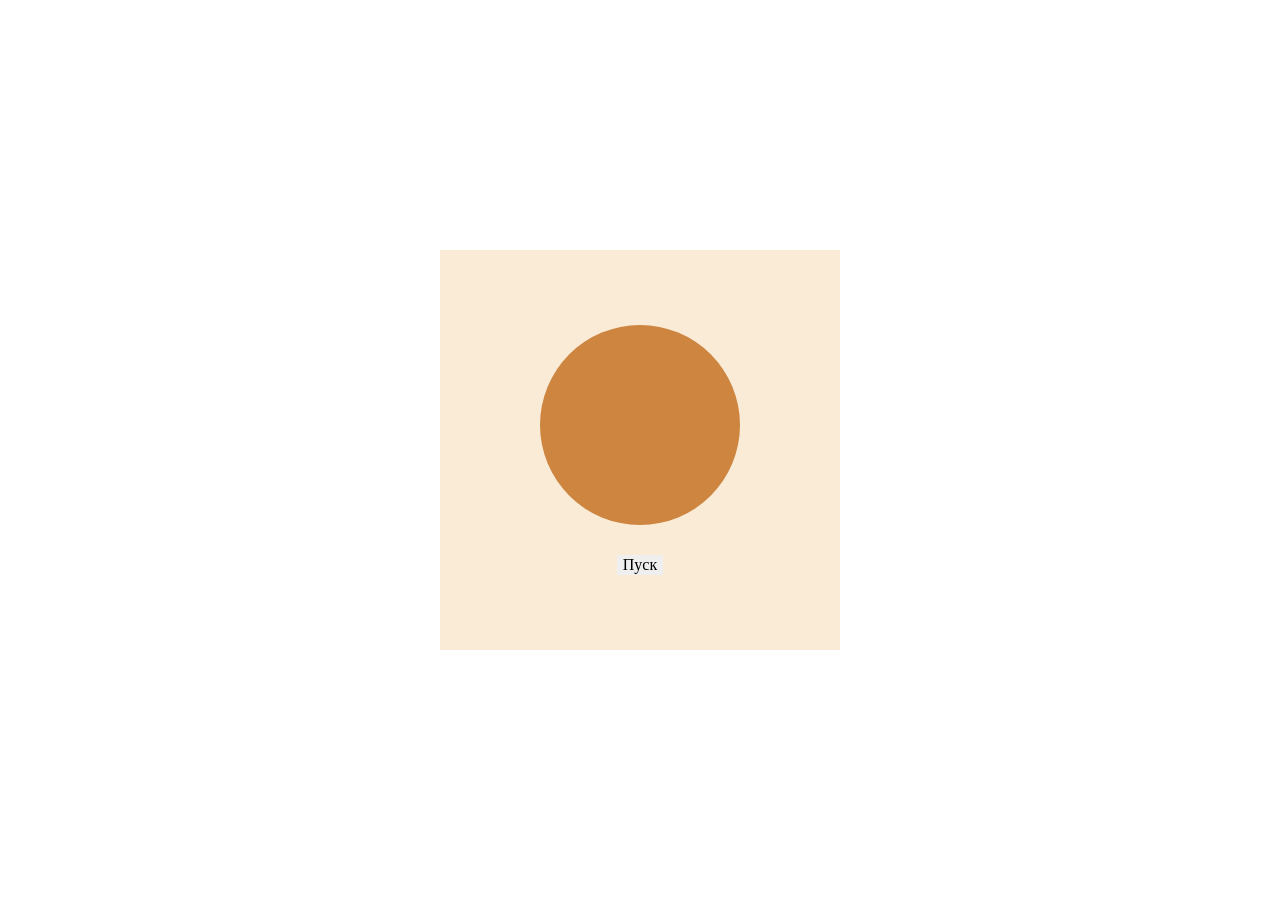
==== solutions/stopwatch/index.html @ 23c1c2ab "stopwatch model v1" ====
<!DOCTYPE html>
<html lang="en">
<head>
    <meta charset="UTF-8">
    <meta http-equiv="X-UA-Compatible" content="IE=edge">
    <meta name="viewport" content="width=device-width, initial-scale=1.0">
    <title>Секундомер</title>
    <link rel="stylesheet" href="css/normalize.css">
    <link rel="stylesheet" href="css/style.css">
    <script src="main.js" defer></script>
</head>
<body>
    <div class="stopwatch">
        <div class="stopwatch__clock" id="stopwatch__clock"></div>
        <div class="stopwatch__time-text" id="stopwatch__time-text"></div>
        <button class="stopwatch__btn" id="stopwatch__btn">Пуск</button>
    </div>
</body>
</html>
---- solutions/stopwatch/css/style.css ----
body {
    height: 100vh;
    display: flex;
    justify-content: center;
    align-items: center;
}

.stopwatch {
    display: flex;
    flex-direction: column;
    justify-content: center;
    align-items: center;
    width: 400px;
    height: 400px;
    background-color: antiquewhite;
}

.stopwatch__clock {
    width: 200px;
    height: 200px;
    background-color: peru;
    border-radius: 50%;
    margin-bottom: 15px;
}

.stopwatch__time-text {
    font-size: 40px;
    margin-bottom: 15px;
}
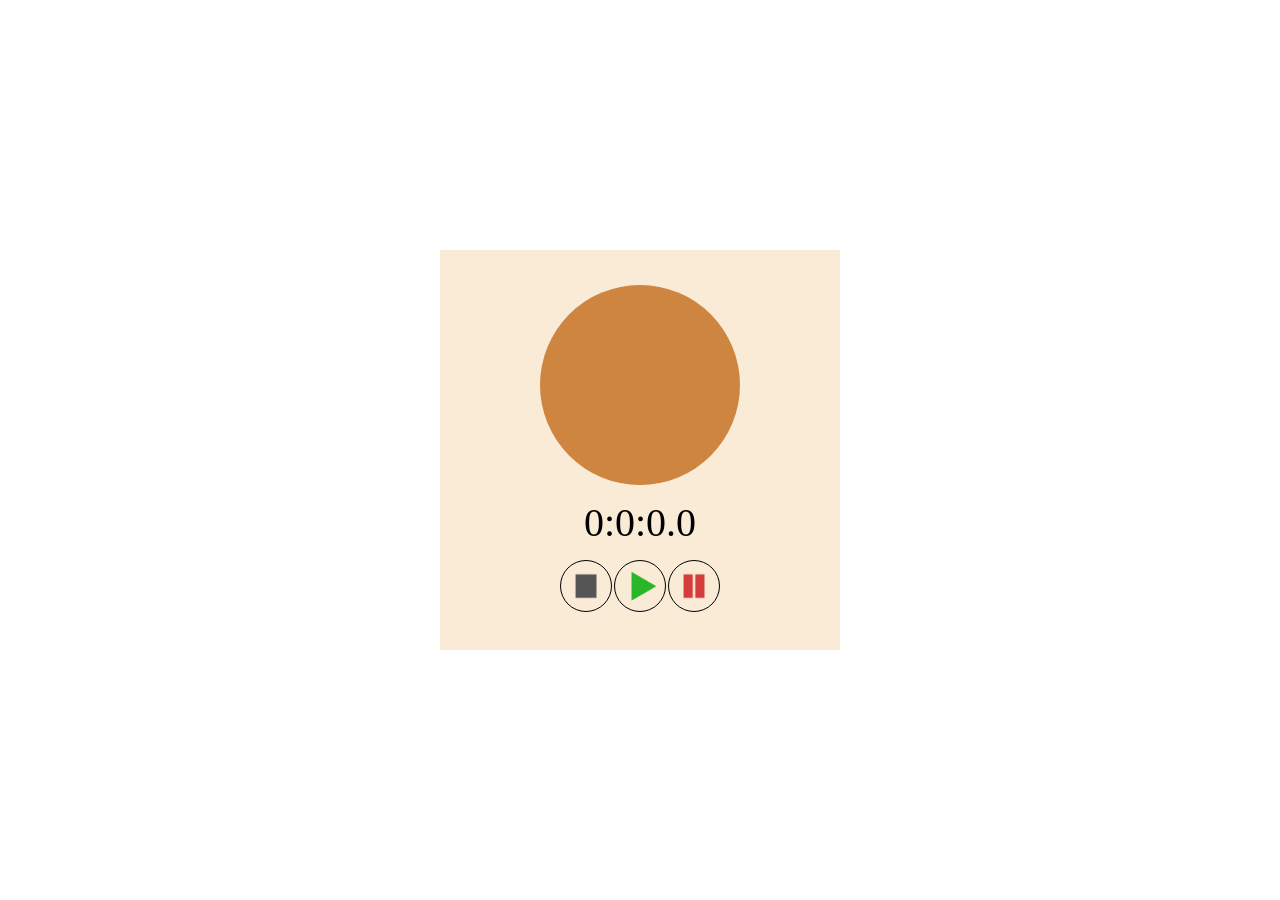
==== commit 8ebef80b: "btns start stop reset" ====
--- a/solutions/stopwatch/index.html
+++ b/solutions/stopwatch/index.html
@@ -13,7 +13,11 @@
     <div class="stopwatch">
         <div class="stopwatch__clock" id="stopwatch__clock"></div>
         <div class="stopwatch__time-text" id="stopwatch__time-text"></div>
-        <button class="stopwatch__btn" id="stopwatch__btn">Пуск</button>
+        <div class="stopwatch__btn-container">
+            <button class="stopwatch__btn-reset" id="stopwatch__btn-reset"></button>
+            <button class="stopwatch__btn-start" id="stopwatch__btn-start"></button>
+            <button class="stopwatch__btn-stop" id="stopwatch__btn-stop"></button>
+        </div>
     </div>
 </body>
 </html>
--- a/solutions/stopwatch/css/style.css
+++ b/solutions/stopwatch/css/style.css
@@ -26,4 +26,36 @@
 .stopwatch__time-text {
     font-size: 40px;
     margin-bottom: 15px;
-}+}
+
+.stopwatch__btn-reset {
+    background: url("../img/reset.png");
+}
+
+.stopwatch__btn-start {
+    background: url('../img/play.png');
+}
+
+.stopwatch__btn-stop {
+    background: url('../img/pause.png');
+}
+
+.stopwatch__btn-reset,
+.stopwatch__btn-start,
+.stopwatch__btn-stop {
+    height: 50px;
+    width: 50px;
+    outline: 1px solid black;
+    border-radius: 50%;
+    background-size: cover;
+    transition: 0.5s;
+    cursor: pointer;
+}
+
+.stopwatch__btn-reset:hover,
+.stopwatch__btn-start:hover,
+.stopwatch__btn-stop:hover {
+    border-radius: 5px;
+    background-color: rgba(255, 255, 255, 0.8);
+}
+
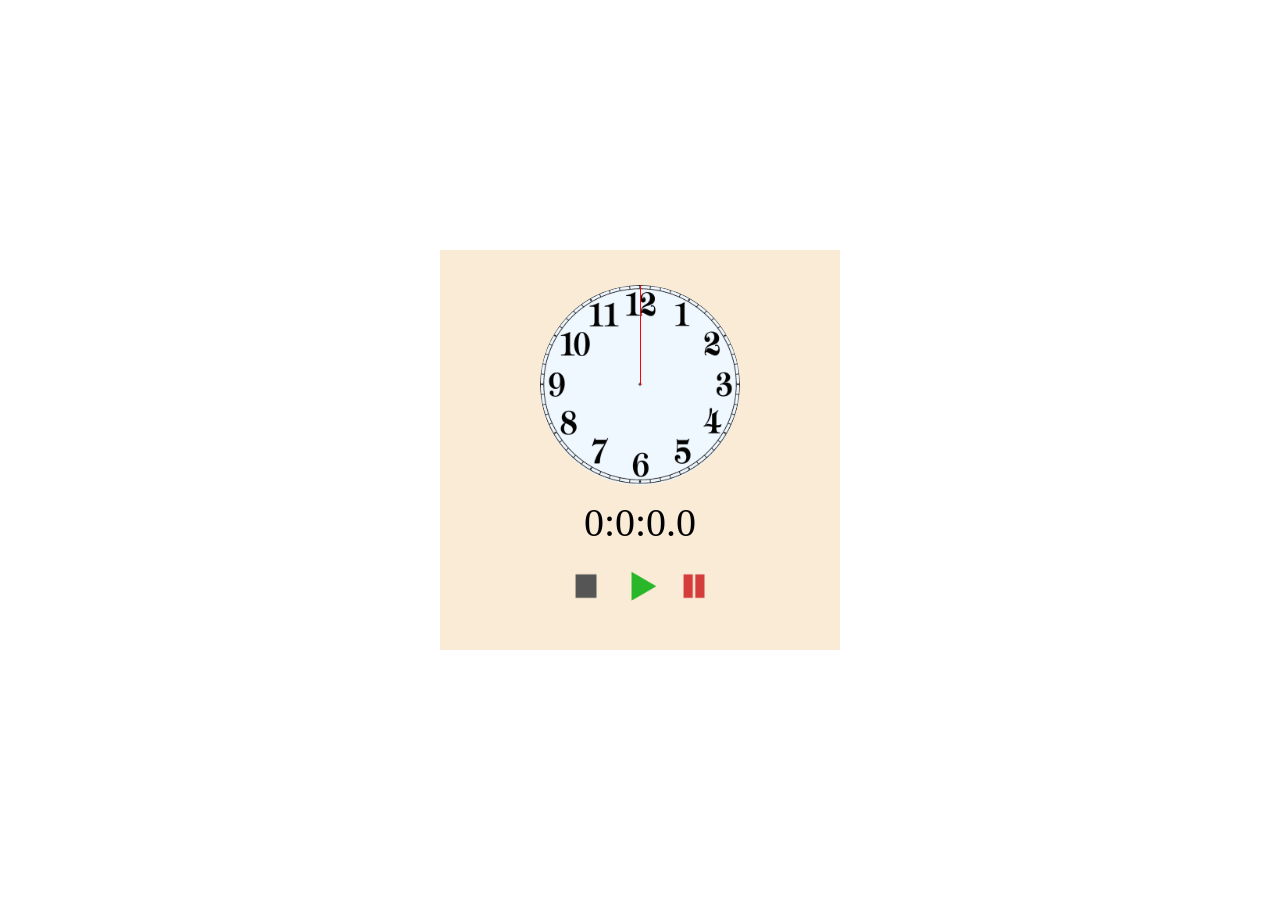
==== commit c169b54c: "clock png, arrows" ====
--- a/solutions/stopwatch/index.html
+++ b/solutions/stopwatch/index.html
@@ -11,7 +11,10 @@
 </head>
 <body>
     <div class="stopwatch">
-        <div class="stopwatch__clock" id="stopwatch__clock"></div>
+        <div class="stopwatch__clock" id="stopwatch__clock">
+            <div class="stopwatch__clock-second-arrow" id="stopwatch__clock-second-arrow"></div>
+            <div class="stopwatch__clock-msecond-arrow" id="stopwatch__clock-msecond-arrow"></div>
+        </div>
         <div class="stopwatch__time-text" id="stopwatch__time-text"></div>
         <div class="stopwatch__btn-container">
             <button class="stopwatch__btn-reset" id="stopwatch__btn-reset"></button>
--- a/solutions/stopwatch/css/style.css
+++ b/solutions/stopwatch/css/style.css
@@ -16,11 +16,38 @@
 }
 
 .stopwatch__clock {
+    position: relative;
     width: 200px;
     height: 200px;
     background-color: peru;
     border-radius: 50%;
     margin-bottom: 15px;
+    
+    background: url('../img/clock.png');
+    background-color: aliceblue;
+    background-size: contain;
+}
+
+.stopwatch__clock-second-arrow {
+    position: absolute;
+    left: 50%;
+    width: 1px;
+    height: 50%;
+    background-color: black;
+    transform: rotate(0);
+    transition: 0.15s;
+    transform-origin: bottom;
+}
+
+.stopwatch__clock-msecond-arrow {
+    position: absolute;
+    left: 50%;
+    width: 1px;
+    height: 50%;
+    background-color: red;
+    transform: rotate(0);
+    transition: 0.15s;
+    transform-origin: bottom;
 }
 
 .stopwatch__time-text {
@@ -45,7 +72,6 @@
 .stopwatch__btn-stop {
     height: 50px;
     width: 50px;
-    outline: 1px solid black;
     border-radius: 50%;
     background-size: cover;
     transition: 0.5s;
